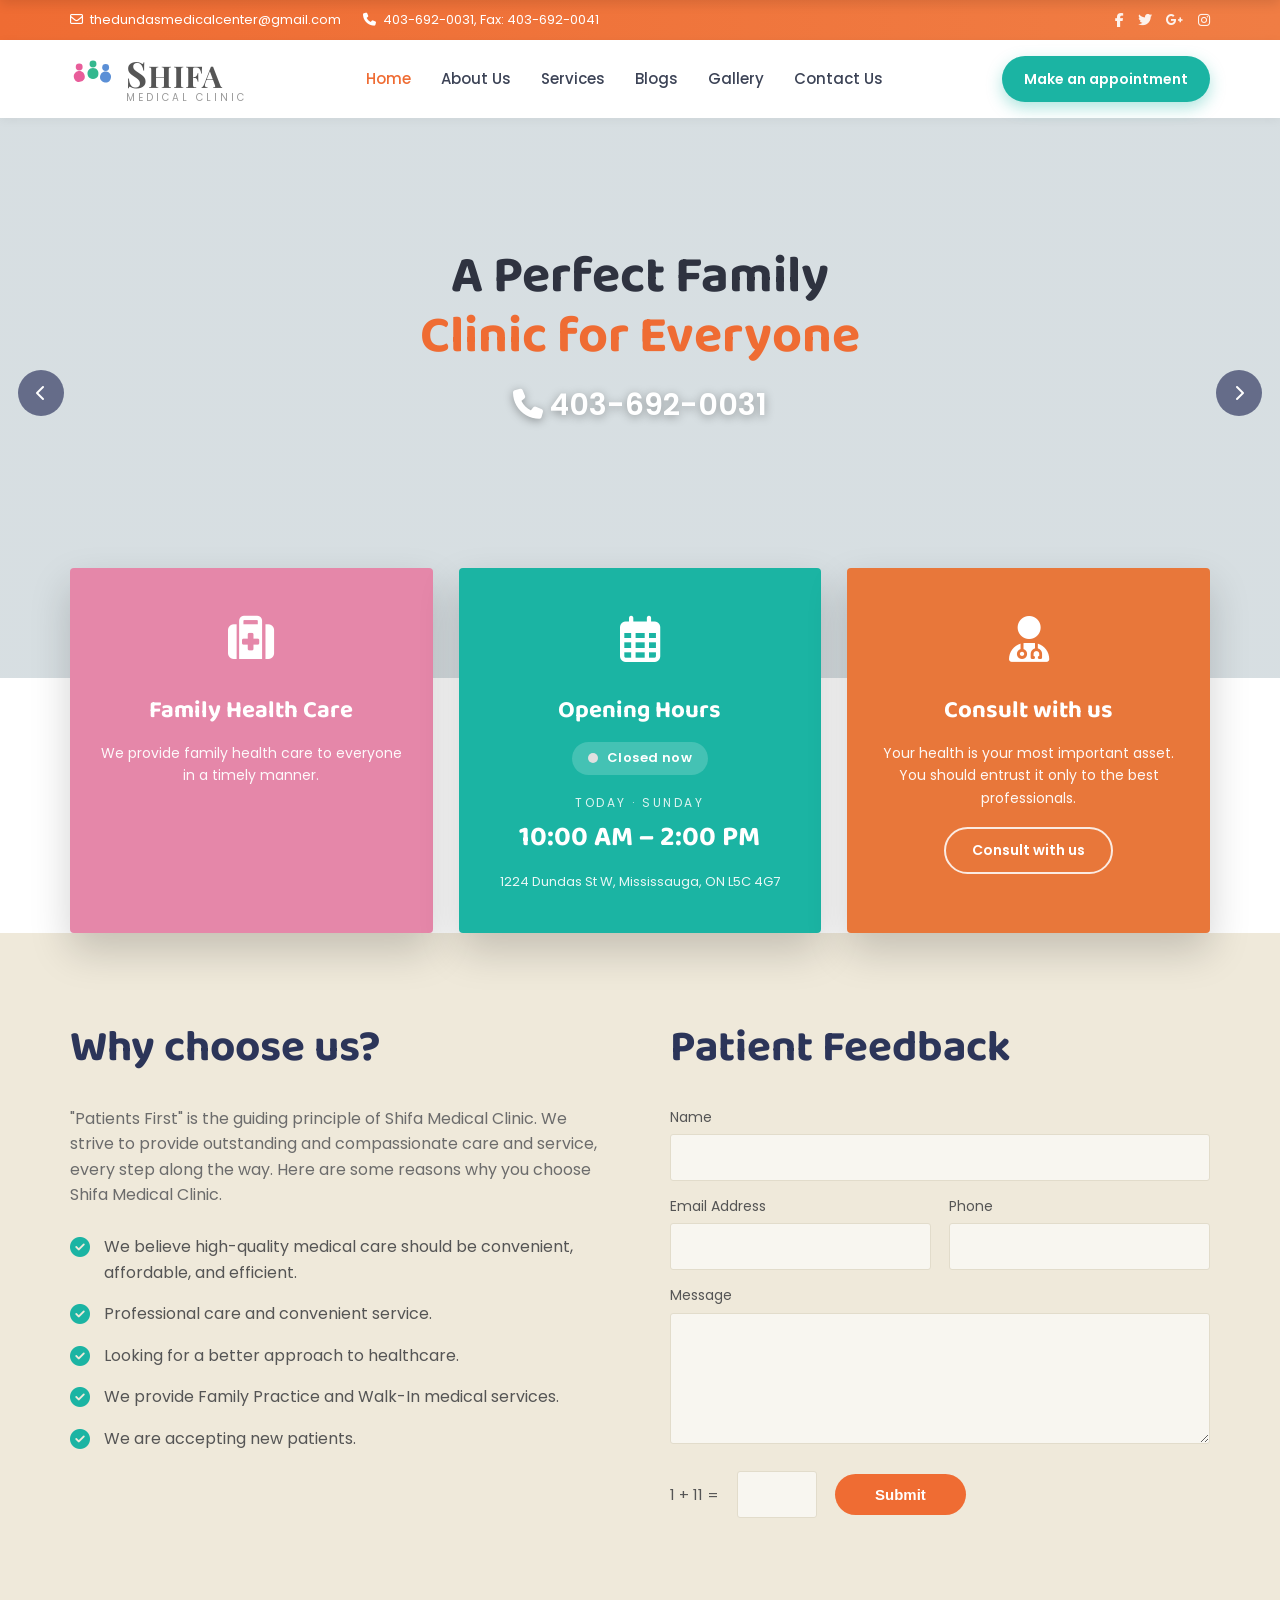
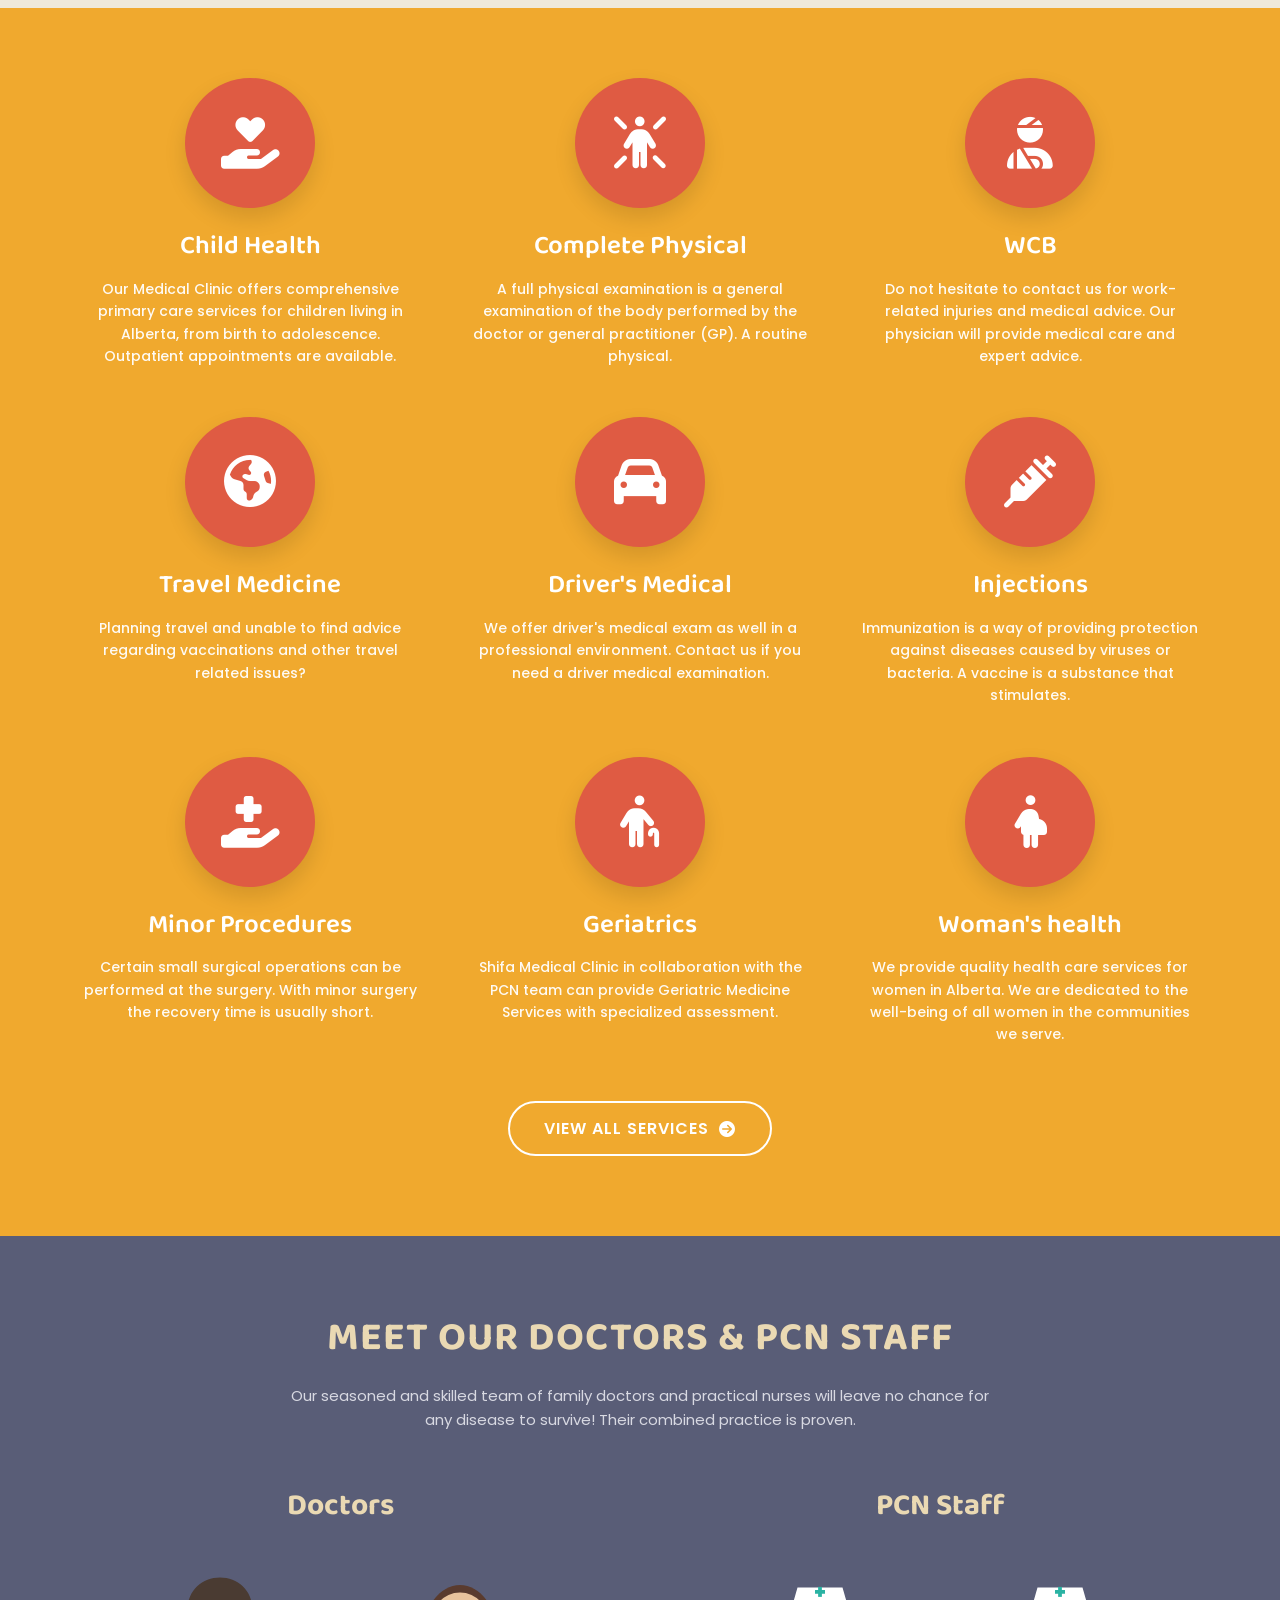
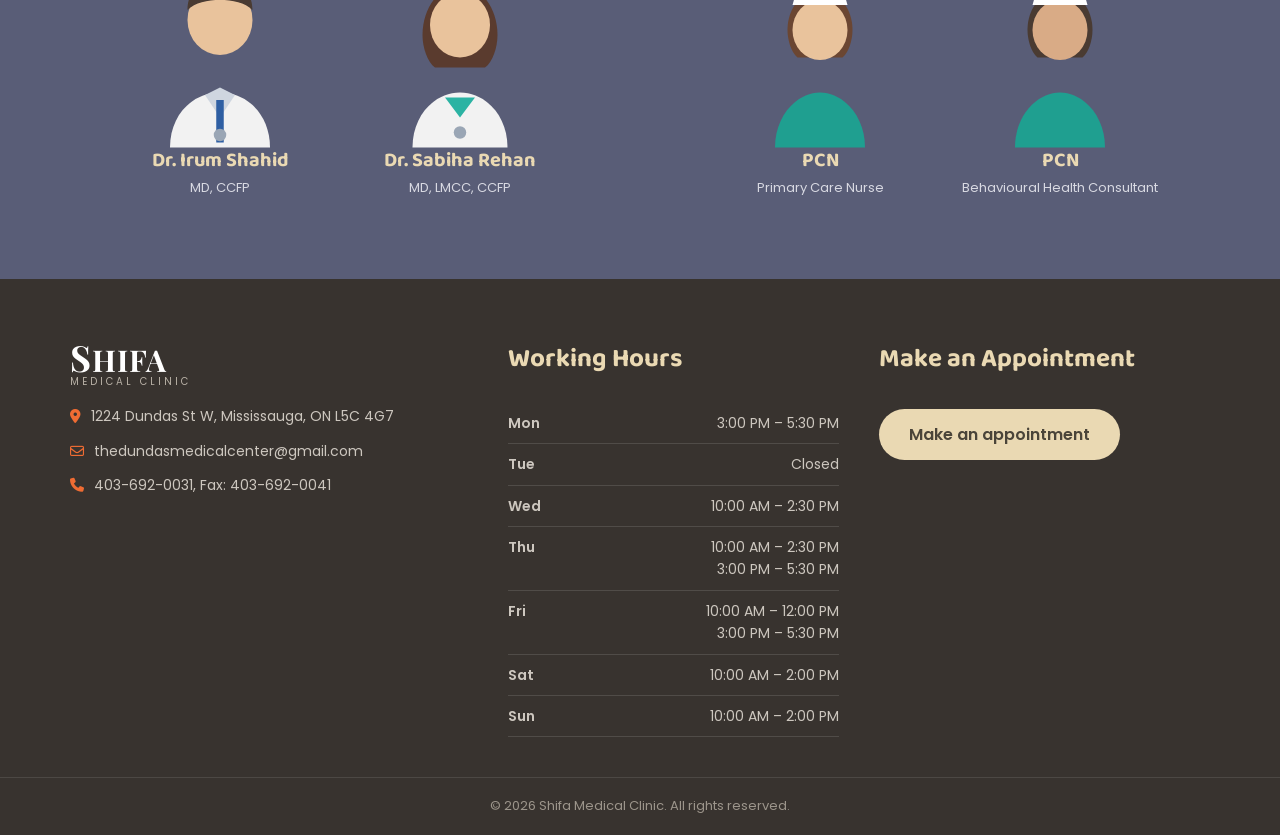
==== index.html @ 9378dd95 "Shifa Medical Clinic site (previous-style replica)" ====
<!DOCTYPE html>
<html lang="en">
<head>
  <meta charset="UTF-8" />
  <meta name="viewport" content="width=device-width, initial-scale=1.0" />
  <title>Shifa Medical Clinic — A Perfect Family Clinic for Everyone</title>
  <meta name="description" content="Shifa Medical Clinic in Mississauga, ON. Family Practice and Walk-In medical services. Accepting new patients." />
  <link rel="preconnect" href="https://fonts.googleapis.com" />
  <link rel="preconnect" href="https://fonts.gstatic.com" crossorigin />
  <link href="https://fonts.googleapis.com/css2?family=Baloo+2:wght@500;600;700;800&family=Poppins:wght@300;400;500;600;700&family=Playfair+Display:wght@700&display=swap" rel="stylesheet" />
  <link rel="stylesheet" href="https://cdnjs.cloudflare.com/ajax/libs/font-awesome/6.5.1/css/all.min.css" />
  <link rel="stylesheet" href="css/style.css?v=3" />
</head>
<body>

  <!-- ===== Sticky periwinkle nav (appears on scroll) ===== -->
  <div class="sticky-nav">
    <div class="container">
      <nav class="nav">
        <a href="index.html" class="active">Home</a>
        <a href="about.html">About Us</a>
        <a href="services.html">Services</a>
        <a href="blogs.html">Blogs</a>
        <a href="gallery.html">Gallery</a>
        <a href="contact.html">Contact Us</a>
      </nav>
    </div>
  </div>

  <!-- ===== Top contact bar ===== -->
  <div class="topbar">
    <div class="container">
      <div class="topbar-left">
        <span><i class="fa-regular fa-envelope"></i> thedundasmedicalcenter@gmail.com</span>
        <span><i class="fa-solid fa-phone"></i> 403-692-0031, Fax: 403-692-0041</span>
      </div>
      <div class="topbar-social">
        <a href="#" aria-label="Facebook"><i class="fa-brands fa-facebook-f"></i></a>
        <a href="#" aria-label="Twitter"><i class="fa-brands fa-twitter"></i></a>
        <a href="#" aria-label="Google"><i class="fa-brands fa-google-plus-g"></i></a>
        <a href="#" aria-label="Instagram"><i class="fa-brands fa-instagram"></i></a>
      </div>
    </div>
  </div>

  <!-- ===== Header ===== -->
  <header class="header">
    <div class="container">
      <a href="index.html" class="brand">
        <svg class="logo-mark" viewBox="0 0 80 70" xmlns="http://www.w3.org/2000/svg" aria-hidden="true">
          <g>
            <circle cx="16" cy="14" r="6" fill="#e85d9a"/>
            <path d="M16 21c7 0 11 6 9 13-1 4-5 6-9 6s-8-2-9-6c-2-7 2-13 9-13z" fill="#e85d9a" transform="rotate(-18 16 30)"/>
            <circle cx="40" cy="9" r="6" fill="#34b88f"/>
            <path d="M40 16c7 0 11 6 9 13-1 4-5 6-9 6s-8-2-9-6c-2-7 2-13 9-13z" fill="#34b88f"/>
            <circle cx="62" cy="15" r="6" fill="#5b8fd6"/>
            <path d="M62 22c7 0 11 6 9 13-1 4-5 6-9 6s-8-2-9-6c-2-7 2-13 9-13z" fill="#5b8fd6" transform="rotate(18 62 31)"/>
          </g>
        </svg>
        <span class="logo-text">
          <span class="shifa"><span>S</span>HIFA</span>
          <span class="sub">MEDICAL CLINIC</span>
        </span>
      </a>

      <nav class="nav">
        <a href="index.html" class="active">Home</a>
        <a href="about.html">About Us</a>
        <a href="services.html">Services</a>
        <a href="blogs.html">Blogs</a>
        <a href="gallery.html">Gallery</a>
        <a href="contact.html">Contact Us</a>
      </nav>

      <a href="contact.html" class="btn-appoint">Make an appointment</a>
      <button class="nav-toggle" aria-label="Menu"><i class="fa-solid fa-bars"></i></button>
    </div>
  </header>

  <!-- ===== Hero slider ===== -->
  <section class="hero">
    <div class="slide dark active" style="background-image:linear-gradient(rgba(255,255,255,.15),rgba(255,255,255,.15)),url('https://images.unsplash.com/photo-1576091160399-112ba8d25d1d?auto=format&fit=crop&w=1600&q=80'); background-color:#c9d3d8;">
      <div class="slide-text">
        <h2>A Perfect Family<br><span class="accent">Clinic for Everyone</span></h2>
        <div class="phone"><i class="fa-solid fa-phone"></i> 403-692-0031</div>
      </div>
    </div>
    <div class="slide" style="background-image:linear-gradient(rgba(0,0,0,.15),rgba(0,0,0,.15)),url('https://images.unsplash.com/photo-1511895426328-dc8714191300?auto=format&fit=crop&w=1600&q=80'); background-color:#b7a99a;">
      <div class="slide-text"><h2>We care about <strong>Your health</strong><br>Family Practice And Walk-ins</h2></div>
    </div>
    <div class="slide dark" style="background-image:linear-gradient(rgba(255,255,255,.2),rgba(255,255,255,.2)),url('https://images.unsplash.com/photo-1609220136736-443140cffec6?auto=format&fit=crop&w=1600&q=80'); background-color:#cdbfa6;">
      <div class="slide-text"><h2>Accepting New Patients</h2></div>
    </div>
    <div class="slide" style="background-image:linear-gradient(rgba(0,0,0,.25),rgba(0,0,0,.25)),url('https://images.unsplash.com/photo-1581056771107-24ca5f033842?auto=format&fit=crop&w=1600&q=80'); background-color:#9aa2ad;">
      <div class="slide-text"><h2>To Provide family health care<br>To everyone in a timely manner</h2></div>
    </div>
    <div class="slide" style="background-image:linear-gradient(rgba(0,0,0,.25),rgba(0,0,0,.25)),url('https://images.unsplash.com/photo-1542884748-2b87b36c6b90?auto=format&fit=crop&w=1600&q=80'); background-color:#9c9a8e;">
      <div class="slide-text"><h2>Making positive changes<br>in people's lives</h2></div>
    </div>
    <div class="slide" style="background-image:linear-gradient(rgba(0,0,0,.3),rgba(0,0,0,.3)),url('https://images.unsplash.com/photo-1506905925346-21bda4d32df4?auto=format&fit=crop&w=1600&q=80'); background-color:#7f8b91;">
      <div class="slide-text"><h2>We have a supportive, respectful mindset —<br>essential to create a positive environment for you.</h2></div>
    </div>

    <button class="hero-arrow prev" aria-label="Previous"><i class="fa-solid fa-chevron-left"></i></button>
    <button class="hero-arrow next" aria-label="Next"><i class="fa-solid fa-chevron-right"></i></button>
  </section>

  <!-- ===== Three feature cards ===== -->
  <section class="feature-cards">
    <div class="container">
      <div class="grid">
        <div class="fcard pink">
          <div class="ficon"><i class="fa-solid fa-suitcase-medical"></i></div>
          <h3>Family Health Care</h3>
          <p>We provide family health care to everyone in a timely manner.</p>
        </div>
        <div class="fcard teal">
          <div class="ficon"><i class="fa-regular fa-calendar-days"></i></div>
          <h3>Opening Hours</h3>
          <div class="clinic-today">
            <div class="clinic-status" id="clinic-status" aria-live="polite">
              <span class="dot"></span>
              <span class="status-text">Checking…</span>
            </div>
            <div class="today-label" id="today-label">Today</div>
            <div class="today-hours" id="today-hours">—</div>
            <div class="today-address">1224 Dundas St W, Mississauga, ON L5C 4G7</div>
          </div>
        </div>
        <div class="fcard orange">
          <div class="ficon"><i class="fa-solid fa-user-doctor"></i></div>
          <h3>Consult with us</h3>
          <p>Your health is your most important asset. You should entrust it only to the best professionals.</p>
          <a href="contact.html" class="btn-outline-white">Consult with us</a>
        </div>
      </div>
    </div>
  </section>

  <!-- ===== Why choose us + Patient Feedback ===== -->
  <section class="why-section">
    <div class="container">
      <div class="why-grid">
        <div>
          <h2 class="section-title">Why choose us?</h2>
          <p class="lead">"Patients First" is the guiding principle of Shifa Medical Clinic. We strive to provide outstanding and compassionate care and service, every step along the way. Here are some reasons why you choose Shifa Medical Clinic.</p>
          <ul class="check-list">
            <li><i class="fa-solid fa-circle-check"></i> We believe high-quality medical care should be convenient, affordable, and efficient.</li>
            <li><i class="fa-solid fa-circle-check"></i> Professional care and convenient service.</li>
            <li><i class="fa-solid fa-circle-check"></i> Looking for a better approach to healthcare.</li>
            <li><i class="fa-solid fa-circle-check"></i> We provide Family Practice and Walk-In medical services.</li>
            <li><i class="fa-solid fa-circle-check"></i> We are accepting new patients.</li>
          </ul>
        </div>
        <div>
          <h2 class="section-title">Patient Feedback</h2>
          <form class="feedback-form">
            <label for="fb-name">Name</label>
            <input id="fb-name" type="text" required />
            <div class="form-row">
              <div>
                <label for="fb-email">Email Address</label>
                <input id="fb-email" type="email" required />
              </div>
              <div>
                <label for="fb-phone">Phone</label>
                <input id="fb-phone" type="tel" />
              </div>
            </div>
            <label for="fb-msg">Message</label>
            <textarea id="fb-msg" rows="5"></textarea>
            <div class="captcha-row">
              <span class="q">1 + 11 =</span>
              <input id="captcha" type="number" required />
              <button type="submit" class="btn-submit">Submit</button>
            </div>
            <p class="form-msg"></p>
          </form>
        </div>
      </div>
    </div>
  </section>

  <!-- ===== Services ===== -->
  <section class="services-home">
    <div class="container">
      <div class="svc-grid">
        <div class="svc-item">
          <div class="svc-circle"><i class="fa-solid fa-hand-holding-heart"></i></div>
          <h3>Child Health</h3>
          <p>Our Medical Clinic offers comprehensive primary care services for children living in Alberta, from birth to adolescence. Outpatient appointments are available.</p>
        </div>
        <div class="svc-item">
          <div class="svc-circle"><i class="fa-solid fa-person-rays"></i></div>
          <h3>Complete Physical</h3>
          <p>A full physical examination is a general examination of the body performed by the doctor or general practitioner (GP). A routine physical.</p>
        </div>
        <div class="svc-item">
          <div class="svc-circle"><i class="fa-solid fa-user-injured"></i></div>
          <h3>WCB</h3>
          <p>Do not hesitate to contact us for work-related injuries and medical advice. Our physician will provide medical care and expert advice.</p>
        </div>
        <div class="svc-item">
          <div class="svc-circle"><i class="fa-solid fa-earth-americas"></i></div>
          <h3>Travel Medicine</h3>
          <p>Planning travel and unable to find advice regarding vaccinations and other travel related issues?</p>
        </div>
        <div class="svc-item">
          <div class="svc-circle"><i class="fa-solid fa-car"></i></div>
          <h3>Driver's Medical</h3>
          <p>We offer driver's medical exam as well in a professional environment. Contact us if you need a driver medical examination.</p>
        </div>
        <div class="svc-item">
          <div class="svc-circle"><i class="fa-solid fa-syringe"></i></div>
          <h3>Injections</h3>
          <p>Immunization is a way of providing protection against diseases caused by viruses or bacteria. A vaccine is a substance that stimulates.</p>
        </div>
        <div class="svc-item">
          <div class="svc-circle"><i class="fa-solid fa-hand-holding-medical"></i></div>
          <h3>Minor Procedures</h3>
          <p>Certain small surgical operations can be performed at the surgery. With minor surgery the recovery time is usually short.</p>
        </div>
        <div class="svc-item">
          <div class="svc-circle"><i class="fa-solid fa-person-cane"></i></div>
          <h3>Geriatrics</h3>
          <p>Shifa Medical Clinic in collaboration with the PCN team can provide Geriatric Medicine Services with specialized assessment.</p>
        </div>
        <div class="svc-item">
          <div class="svc-circle"><i class="fa-solid fa-person-pregnant"></i></div>
          <h3>Woman's health</h3>
          <p>We provide quality health care services for women in Alberta. We are dedicated to the well-being of all women in the communities we serve.</p>
        </div>
      </div>
      <div class="center-btn">
        <a href="services.html" class="btn-view-all">VIEW ALL SERVICES <i class="fa-solid fa-circle-arrow-right"></i></a>
      </div>
    </div>
  </section>

  <!-- ===== Meet our doctors & PCN staff ===== -->
  <section class="doctors">
    <div class="container">
      <h2>MEET OUR DOCTORS &amp; PCN STAFF</h2>
      <p class="sub">Our seasoned and skilled team of family doctors and practical nurses will leave no chance for any disease to survive! Their combined practice is proven.</p>
      <div class="team-cols">
        <div class="team-col">
          <h3>Doctors</h3>
          <div class="team-row">
            <div class="person">
              <div class="avatar">
                <!-- male doctor avatar -->
                <svg viewBox="0 0 120 150" xmlns="http://www.w3.org/2000/svg">
                  <ellipse cx="60" cy="48" rx="26" ry="28" fill="#e9c39c"/>
                  <path d="M34 40c0-16 12-26 26-26s26 10 26 26c-6-6-16-8-26-8s-20 2-26 8z" fill="#4a3b32"/>
                  <path d="M20 150c0-26 18-44 40-44s40 18 40 44z" fill="#f2f2f2"/>
                  <path d="M48 108l12 18 12-18-12-6z" fill="#cfd6e0"/>
                  <rect x="57" y="112" width="6" height="34" fill="#2f5fa3"/>
                  <circle cx="60" cy="140" r="5" fill="#9aa6b5"/>
                </svg>
              </div>
              <h4>Dr. Irum Shahid</h4>
              <div class="deg">MD, CCFP</div>
            </div>
            <div class="person">
              <div class="avatar">
                <!-- female doctor avatar -->
                <svg viewBox="0 0 120 150" xmlns="http://www.w3.org/2000/svg">
                  <path d="M30 60c0-22 14-40 30-40s30 18 30 40c0 10-4 22-10 26H40c-6-4-10-16-10-26z" fill="#5a3b2e"/>
                  <ellipse cx="60" cy="52" rx="24" ry="26" fill="#e9c39c"/>
                  <path d="M22 150c0-26 18-44 38-44s38 18 38 44z" fill="#f2f2f2"/>
                  <path d="M48 110l12 16 12-16z" fill="#2bb3a3"/>
                  <circle cx="60" cy="138" r="5" fill="#9aa6b5"/>
                </svg>
              </div>
              <h4>Dr. Sabiha Rehan</h4>
              <div class="deg">MD, LMCC, CCFP</div>
            </div>
          </div>
        </div>
        <div class="team-col">
          <h3>PCN Staff</h3>
          <div class="team-row">
            <div class="person">
              <div class="avatar">
                <!-- nurse avatar -->
                <svg viewBox="0 0 120 150" xmlns="http://www.w3.org/2000/svg">
                  <path d="M34 56c0-18 12-32 26-32s26 14 26 32c0 8-3 18-8 22H42c-5-4-8-14-8-22z" fill="#6b4632"/>
                  <ellipse cx="60" cy="56" rx="22" ry="24" fill="#e9c39c"/>
                  <path d="M38 36h44l-4-14H42z" fill="#fff"/>
                  <rect x="56" y="24" width="8" height="3" fill="#2bb3a3"/>
                  <rect x="58.5" y="21.5" width="3" height="8" fill="#2bb3a3"/>
                  <path d="M24 150c0-26 18-44 36-44s36 18 36 44z" fill="#1f9f90"/>
                </svg>
              </div>
              <h4>PCN</h4>
              <div class="deg">Primary Care Nurse</div>
            </div>
            <div class="person">
              <div class="avatar">
                <svg viewBox="0 0 120 150" xmlns="http://www.w3.org/2000/svg">
                  <path d="M34 56c0-18 12-32 26-32s26 14 26 32c0 8-3 18-8 22H42c-5-4-8-14-8-22z" fill="#4a3b32"/>
                  <ellipse cx="60" cy="56" rx="22" ry="24" fill="#d9ab86"/>
                  <path d="M38 36h44l-4-14H42z" fill="#fff"/>
                  <rect x="56" y="24" width="8" height="3" fill="#2bb3a3"/>
                  <rect x="58.5" y="21.5" width="3" height="8" fill="#2bb3a3"/>
                  <path d="M24 150c0-26 18-44 36-44s36 18 36 44z" fill="#1f9f90"/>
                </svg>
              </div>
              <h4>PCN</h4>
              <div class="deg">Behavioural Health Consultant</div>
            </div>
          </div>
        </div>
      </div>
    </div>
  </section>

  <!-- ===== Footer ===== -->
  <footer class="footer">
    <div class="container">
      <div class="footer-grid">
        <div>
          <div class="brand shifa-white">
            <span class="logo-text">
              <span class="shifa"><span>S</span>HIFA</span>
              <span class="sub">MEDICAL CLINIC</span>
            </span>
          </div>
          <ul class="footer-contact">
            <li><i class="fa-solid fa-location-dot"></i> 1224 Dundas St W, Mississauga, ON L5C 4G7</li>
            <li><i class="fa-regular fa-envelope"></i> thedundasmedicalcenter@gmail.com</li>
            <li><i class="fa-solid fa-phone"></i> 403-692-0031, Fax: 403-692-0041</li>
          </ul>
        </div>
        <div>
          <h4>Working Hours</h4>
          <ul class="hours-list">
            <li><span>Mon</span><span>3:00 PM – 5:30 PM</span></li>
            <li><span>Tue</span><span>Closed</span></li>
            <li><span>Wed</span><span>10:00 AM – 2:30 PM</span></li>
            <li><span>Thu</span><span>10:00 AM – 2:30 PM<br>3:00 PM – 5:30 PM</span></li>
            <li><span>Fri</span><span>10:00 AM – 12:00 PM<br>3:00 PM – 5:30 PM</span></li>
            <li><span>Sat</span><span>10:00 AM – 2:00 PM</span></li>
            <li><span>Sun</span><span>10:00 AM – 2:00 PM</span></li>
          </ul>
        </div>
        <div>
          <h4>Make an Appointment</h4>
          <a href="contact.html" class="btn-cream">Make an appointment</a>
        </div>
      </div>
    </div>
    <div class="footer-bottom">© 2026 Shifa Medical Clinic. All rights reserved.</div>
  </footer>

  <button class="to-top" aria-label="Back to top"><i class="fa-solid fa-chevron-up"></i></button>

  <script src="js/main.js?v=3"></script>
</body>
</html>
---- css/style.css ----
/* =========================================================
   Shifa Medical Clinic — replica of the previous website
   ========================================================= */

:root {
  --orange: #ef6c33;
  --orange-dark: #e35d27;
  --orange-card: #e8773a;
  --teal: #1bb4a3;
  --teal-dark: #159486;
  --pink: #e587a9;
  --yellow: #f0a92e;
  --coral: #df5b43;
  --navy: #2c3559;
  --navy-soft: #3a4470;
  --cream: #efe9da;
  --cream-2: #f3eee2;
  --slate: #595d77;        /* doctors section */
  --footer: #38332f;       /* dark footer */
  --gold: #ead9b3;
  --text: #444;
  --muted: #8b8b8b;
}

* { margin: 0; padding: 0; box-sizing: border-box; }

html { scroll-behavior: smooth; }

body {
  font-family: "Poppins", "Segoe UI", Arial, sans-serif;
  color: var(--text);
  line-height: 1.6;
  background: #fff;
  overflow-x: hidden;
}

img { max-width: 100%; display: block; }
a { text-decoration: none; color: inherit; }
ul { list-style: none; }

h1, h2, h3, h4 { font-family: "Baloo 2", "Poppins", sans-serif; font-weight: 700; color: var(--navy); }

.container { width: 100%; max-width: 1180px; margin: 0 auto; padding: 0 20px; }

/* ---------- Top contact bar ---------- */
.topbar {
  background: linear-gradient(90deg, var(--orange) 0%, #f07d44 100%);
  color: #fff;
  font-size: 13px;
}
.topbar .container {
  display: flex;
  align-items: center;
  justify-content: space-between;
  min-height: 40px;
  flex-wrap: wrap;
  gap: 6px;
}
.topbar-left { display: flex; align-items: center; gap: 22px; flex-wrap: wrap; }
.topbar-left span { display: inline-flex; align-items: center; gap: 7px; }
.topbar-social { display: flex; align-items: center; gap: 14px; }
.topbar-social a { opacity: .9; transition: opacity .2s; font-size: 14px; }
.topbar-social a:hover { opacity: 1; }

/* ---------- Header / main nav ---------- */
.header {
  background: #fff;
  box-shadow: 0 2px 10px rgba(0, 0, 0, .05);
  position: relative;
  z-index: 60;
}
.header .container {
  display: flex;
  align-items: center;
  justify-content: space-between;
  min-height: 78px;
  gap: 20px;
}

/* Brand / logo */
.brand { display: flex; align-items: center; gap: 10px; }
.brand .logo-mark { width: 46px; height: 46px; flex-shrink: 0; }
.brand .logo-text { line-height: 1; }
.brand .logo-text .shifa {
  font-family: "Playfair Display", Georgia, serif;
  font-size: 30px;
  font-weight: 700;
  letter-spacing: 1px;
  color: #555;
}
.brand .logo-text .shifa span:first-child { font-size: 36px; }
.brand .logo-text .sub {
  display: block;
  font-size: 10px;
  letter-spacing: 3px;
  color: #9a9a9a;
  margin-top: 2px;
}

/* Nav links */
.nav { display: flex; align-items: center; gap: 30px; }
.nav a {
  font-size: 15px;
  font-weight: 500;
  color: #3c4356;
  transition: color .2s;
  position: relative;
}
.nav a:hover { color: var(--orange); }
.nav a.active { color: var(--orange); }

.btn-appoint {
  background: var(--teal);
  color: #fff !important;
  padding: 12px 22px;
  border-radius: 30px;
  font-size: 14px;
  font-weight: 600;
  white-space: nowrap;
  box-shadow: 0 6px 16px rgba(27, 180, 163, .35);
  transition: background .2s, transform .2s;
}
.btn-appoint:hover { background: var(--teal-dark); transform: translateY(-1px); }

.nav-toggle {
  display: none;
  background: none;
  border: none;
  font-size: 24px;
  color: var(--navy);
  cursor: pointer;
}

/* Sticky periwinkle nav appears on scroll */
.sticky-nav {
  position: fixed;
  top: 0; left: 0; right: 0;
  background: #9ca0d4;
  z-index: 200;
  transform: translateY(-100%);
  transition: transform .35s ease;
  box-shadow: 0 3px 12px rgba(0, 0, 0, .12);
}
.sticky-nav.show { transform: translateY(0); }
.sticky-nav .container {
  display: flex;
  align-items: center;
  justify-content: center;
  min-height: 52px;
}
.sticky-nav .nav a { color: #2f3556; }
.sticky-nav .nav a:hover, .sticky-nav .nav a.active { color: var(--orange); }

/* ---------- Hero slider ---------- */
.hero {
  position: relative;
  height: 560px;
  overflow: hidden;
  background: #cfd2da;
}
.slide {
  position: absolute;
  inset: 0;
  background-size: cover;
  background-position: center;
  display: flex;
  align-items: center;
  justify-content: center;
  text-align: center;
  opacity: 0;
  transition: opacity 1s ease;
  padding: 0 40px 120px;
}
.slide::before {
  content: "";
  position: absolute;
  inset: 0;
  background: rgba(255, 255, 255, .12);
}
.slide.active { opacity: 1; z-index: 2; }
.slide-text {
  position: relative;
  z-index: 3;
  max-width: 900px;
}
.slide-text h2 {
  font-size: 52px;
  line-height: 1.15;
  color: #fff;
  text-shadow: 0 2px 14px rgba(0, 0, 0, .35);
}
.slide-text h2 .accent { color: var(--orange); }
.slide-text .phone {
  margin-top: 14px;
  font-size: 30px;
  font-weight: 600;
  color: #fff;
  text-shadow: 0 2px 10px rgba(0, 0, 0, .35);
}
.slide.dark .slide-text h2 { color: #2f3340; text-shadow: none; }

.hero-arrow {
  position: absolute;
  top: 45%;
  z-index: 10;
  width: 46px; height: 46px;
  border-radius: 50%;
  background: rgba(54, 60, 100, .7);
  color: #fff;
  border: none;
  cursor: pointer;
  display: grid;
  place-items: center;
  font-size: 16px;
  transition: background .2s;
}
.hero-arrow:hover { background: rgba(54, 60, 100, .95); }
.hero-arrow.prev { left: 18px; }
.hero-arrow.next { right: 18px; }

/* ---------- Three feature cards ---------- */
.feature-cards {
  position: relative;
  z-index: 20;
  margin-top: -110px;
}
.feature-cards .grid {
  display: grid;
  grid-template-columns: repeat(3, 1fr);
  gap: 26px;
}
.fcard {
  border-radius: 4px;
  padding: 36px 30px 40px;
  color: #fff;
  text-align: center;
  box-shadow: 0 18px 40px rgba(0, 0, 0, .18);
  min-height: 250px;
}
.fcard .ficon { font-size: 46px; margin-bottom: 14px; }
.fcard h3 { color: #fff; font-size: 24px; margin-bottom: 12px; }
.fcard p { font-size: 14px; opacity: .95; }
.fcard.pink { background: var(--pink); }
.fcard.teal { background: var(--teal); text-align: left; }
.fcard.teal .ficon, .fcard.teal h3 { text-align: center; }
.fcard.orange { background: var(--orange-card); }

/* live open/closed status badge */
.clinic-status {
  display: flex;
  align-items: center;
  gap: 9px;
  width: fit-content;
  margin: 0 auto 16px;
  background: rgba(255, 255, 255, .18);
  border-radius: 30px;
  padding: 6px 16px;
  font-size: 13px;
  font-weight: 600;
  letter-spacing: .4px;
  color: #fff;
}
.clinic-status .dot {
  width: 10px; height: 10px;
  border-radius: 50%;
  background: #e0e0e0;
  flex-shrink: 0;
}
.clinic-status.open .dot {
  background: #2fe07a;
  box-shadow: 0 0 0 0 rgba(47, 224, 122, .7);
  animation: clinic-pulse 1.6s infinite;
}
@keyframes clinic-pulse {
  0% { box-shadow: 0 0 0 0 rgba(47, 224, 122, .6); }
  70% { box-shadow: 0 0 0 9px rgba(47, 224, 122, 0); }
  100% { box-shadow: 0 0 0 0 rgba(47, 224, 122, 0); }
}
.hours-list li.today {
  background: rgba(255, 255, 255, .16);
  border-radius: 6px;
  margin: 0 -12px;
  padding-left: 12px;
  padding-right: 12px;
}

/* today-only opening hours card */
.clinic-today { text-align: center; }
.clinic-today .clinic-status { margin-bottom: 18px; }
.today-label {
  font-size: 12px;
  letter-spacing: 2.5px;
  text-transform: uppercase;
  opacity: .85;
}
.today-hours {
  margin-top: 8px;
  font-family: "Baloo 2", sans-serif;
  font-weight: 700;
  font-size: 28px;
  line-height: 1.3;
}
.today-hours .line { display: block; }
.today-address {
  margin-top: 16px;
  font-size: 13px;
  opacity: .9;
}

.hours-list { margin-top: 6px; }
.hours-list li {
  display: flex;
  justify-content: space-between;
  align-items: flex-start;
  gap: 16px;
  padding: 9px 0;
  font-size: 14px;
  border-bottom: 1px solid rgba(255, 255, 255, .25);
}
.hours-list li span:first-child { font-weight: 600; white-space: nowrap; }
.hours-list li span:last-child { text-align: right; }

.btn-outline-white {
  display: inline-block;
  margin-top: 18px;
  border: 2px solid rgba(255, 255, 255, .85);
  color: #fff;
  padding: 10px 26px;
  border-radius: 30px;
  font-size: 14px;
  font-weight: 600;
  transition: background .2s, color .2s;
}
.btn-outline-white:hover { background: #fff; color: var(--orange-card); }

/* ---------- Why choose us + feedback ---------- */
.why-section { background: var(--cream); padding: 80px 0 90px; }
.why-grid {
  display: grid;
  grid-template-columns: 1fr 1fr;
  gap: 60px;
}
.section-title { font-size: 44px; color: var(--navy); margin-bottom: 22px; }
.why-section p.lead { color: #6c6c6c; margin-bottom: 26px; }
.check-list li {
  display: flex;
  align-items: flex-start;
  gap: 14px;
  margin-bottom: 16px;
  color: #555;
}
.check-list li i {
  color: var(--teal);
  font-size: 20px;
  margin-top: 3px;
  flex-shrink: 0;
}

/* feedback form */
.feedback-form label {
  display: block;
  font-size: 14px;
  color: #555;
  margin: 14px 0 6px;
}
.feedback-form input,
.feedback-form textarea {
  width: 100%;
  background: rgba(255, 255, 255, .6);
  border: 1px solid #e2dccb;
  border-radius: 3px;
  padding: 12px 14px;
  font-family: inherit;
  font-size: 14px;
  color: #444;
}
.feedback-form input:focus,
.feedback-form textarea:focus { outline: 2px solid var(--orange); background: #fff; }
.form-row { display: grid; grid-template-columns: 1fr 1fr; gap: 18px; }
.captcha-row { display: flex; align-items: center; gap: 18px; margin-top: 20px; }
.captcha-row .q { font-size: 15px; color: #555; }
.captcha-row input { width: 80px; }
.btn-submit {
  background: var(--orange);
  color: #fff;
  border: none;
  padding: 12px 40px;
  border-radius: 30px;
  font-size: 15px;
  font-weight: 600;
  cursor: pointer;
  transition: background .2s;
}
.btn-submit:hover { background: var(--orange-dark); }
.form-msg { margin-top: 14px; color: var(--teal-dark); font-weight: 600; display: none; }

/* ---------- Services (home, orange bg) ---------- */
.services-home { background: var(--yellow); padding: 70px 0 80px; }
.svc-grid {
  display: grid;
  grid-template-columns: repeat(3, 1fr);
  gap: 50px 30px;
}
.svc-item { text-align: center; padding: 0 10px; }
.svc-circle {
  width: 130px; height: 130px;
  border-radius: 50%;
  background: var(--coral);
  color: #fff;
  display: grid;
  place-items: center;
  font-size: 52px;
  margin: 0 auto 18px;
  box-shadow: 0 10px 22px rgba(0, 0, 0, .12);
}
.svc-item h3 { color: #fff; font-size: 26px; font-weight: 600; margin-bottom: 10px; }
.svc-item p { color: #fff; font-size: 14px; font-weight: 500; opacity: .95; }
.services-home .center-btn { text-align: center; margin-top: 55px; }
.btn-view-all {
  display: inline-flex;
  align-items: center;
  gap: 10px;
  border: 2px solid #fff;
  color: #fff;
  padding: 13px 34px;
  border-radius: 30px;
  font-weight: 600;
  letter-spacing: 1px;
  transition: background .2s, color .2s;
}
.btn-view-all:hover { background: #fff; color: var(--coral); }

/* ---------- Doctors section ---------- */
.doctors { background: var(--slate); padding: 70px 0 80px; text-align: center; }
.doctors h2 { color: var(--gold); font-size: 40px; letter-spacing: 1px; }
.doctors .sub { color: #d8d9e2; max-width: 720px; margin: 14px auto 50px; font-size: 15px; }
.team-cols {
  display: grid;
  grid-template-columns: 1fr 1fr;
  gap: 60px;
}
.team-col > h3 { color: var(--gold); font-size: 30px; margin-bottom: 30px; }
.team-row { display: flex; justify-content: center; gap: 40px; flex-wrap: wrap; }
.person { width: 200px; }
.person .avatar { width: 150px; height: 170px; margin: 0 auto 14px; }
.person h4 { color: var(--gold); font-size: 20px; font-family: "Baloo 2", sans-serif; }
.person .deg { color: #d8d9e2; font-size: 13px; margin-top: 2px; }

/* ---------- Footer ---------- */
.footer { background: var(--footer); color: #cdc7bf; padding: 60px 0 0; }
.footer-grid {
  display: grid;
  grid-template-columns: 1.2fr 1fr 1fr;
  gap: 40px;
  padding-bottom: 40px;
}
.footer .shifa-white .shifa {
  font-family: "Playfair Display", Georgia, serif;
  font-size: 30px;
  color: #fff;
  letter-spacing: 1px;
}
.footer .shifa-white .sub { font-size: 10px; letter-spacing: 3px; color: #b9b2a7; }
.footer .brand { margin-bottom: 18px; }
.footer-contact li { display: flex; gap: 10px; margin-bottom: 12px; font-size: 14px; align-items: flex-start; }
.footer-contact li i { color: var(--orange); margin-top: 4px; }
.footer h4 { color: var(--gold); font-size: 26px; margin-bottom: 22px; }
.footer .hours-list li { border-color: rgba(255, 255, 255, .12); color: #cdc7bf; }
.btn-cream {
  display: inline-block;
  background: var(--gold);
  color: #4a4439;
  padding: 13px 30px;
  border-radius: 30px;
  font-weight: 600;
  margin-top: 6px;
  transition: filter .2s;
}
.btn-cream:hover { filter: brightness(1.05); }
.footer-bottom {
  border-top: 1px solid rgba(255, 255, 255, .1);
  text-align: center;
  padding: 18px 0;
  font-size: 13px;
  color: #9c958b;
}

/* ---------- Scroll-to-top ---------- */
.to-top {
  position: fixed;
  right: 22px; bottom: 22px;
  width: 46px; height: 46px;
  border-radius: 50%;
  background: var(--teal);
  color: #fff;
  border: none;
  cursor: pointer;
  display: grid;
  place-items: center;
  font-size: 18px;
  opacity: 0;
  pointer-events: none;
  transition: opacity .3s, background .2s;
  z-index: 150;
  box-shadow: 0 6px 16px rgba(0, 0, 0, .2);
}
.to-top.show { opacity: 1; pointer-events: auto; }
.to-top:hover { background: var(--teal-dark); }

/* ---------- Generic page banner ---------- */
.page-hero {
  background: var(--slate);
  color: #fff;
  padding: 70px 0;
}
.page-hero h1 { color: #fff; font-size: 56px; }

/* ---------- About ---------- */
.about-split { display: grid; grid-template-columns: 1fr 1fr; }
.about-split .text {
  background: var(--navy-soft);
  color: #fff;
  padding: 70px 50px;
}
.about-split .text h1 { color: #fff; font-size: 60px; margin-bottom: 24px; }
.about-split .text p { color: #dfe2ee; margin-bottom: 16px; font-size: 15px; }
.about-split .img { background-size: cover; background-position: center; min-height: 400px; }

.mission {
  background: var(--slate);
  color: #fff;
  padding: 80px 0;
}
.mission h2 { color: #fff; font-size: 56px; margin-bottom: 26px; }
.mission p { color: #dfe2ee; margin-bottom: 16px; max-width: 820px; }

.about-block { padding: 70px 0; }
.about-block:nth-child(even) { background: var(--cream); }
.about-block h2 { font-size: 40px; margin-bottom: 18px; }
.about-block p { color: #5f5f5f; margin-bottom: 14px; max-width: 900px; }

/* ---------- Services page ---------- */
.services-page { background: var(--cream-2); padding: 70px 0 80px; }
.svc-page-grid {
  display: grid;
  grid-template-columns: repeat(3, 1fr);
  gap: 50px 36px;
}
.svc-card { text-align: center; }
.svc-card .circle {
  width: 150px; height: 150px;
  border-radius: 50%;
  background: var(--teal);
  color: #fff;
  display: grid; place-items: center;
  font-size: 62px;
  margin: 0 auto 22px;
}
.svc-card h3 { color: var(--teal-dark); font-size: 26px; margin-bottom: 12px; }
.svc-card p { color: #777; font-size: 14px; margin-bottom: 18px; }
.btn-details {
  display: inline-block;
  background: var(--teal);
  color: #fff;
  padding: 10px 26px;
  border-radius: 30px;
  font-size: 14px;
  font-weight: 600;
  transition: background .2s;
}
.btn-details:hover { background: var(--teal-dark); }

/* service detail blocks */
.svc-detail { padding: 60px 0; border-bottom: 1px solid #eee; }
.svc-detail:nth-child(even) { background: var(--cream); }
.svc-detail-grid { display: grid; grid-template-columns: 160px 1fr 220px; gap: 36px; align-items: start; }
.svc-detail .d-circle {
  width: 150px; height: 150px;
  border-radius: 50%;
  background: var(--coral);
  color: #fff;
  display: grid; place-items: center;
  font-size: 60px;
}
.svc-detail h2 { color: var(--coral); font-size: 34px; margin-bottom: 16px; }
.svc-detail p { color: #666; margin-bottom: 12px; }
.svc-detail ul.bullets { margin: 10px 0 0 0; }
.svc-detail ul.bullets li {
  position: relative;
  padding: 8px 0 8px 0;
  border-bottom: 1px solid #e7e2d5;
  color: #666;
}
.svc-sidebar h4 { color: var(--coral); font-size: 26px; margin-bottom: 16px; }
.svc-sidebar li { padding: 7px 0; color: var(--coral); opacity: .85; }
.svc-sidebar li a:hover { text-decoration: underline; }

/* ---------- Blogs ---------- */
.blogs-page { padding: 70px 0 80px; }
.blog-grid {
  display: grid;
  grid-template-columns: repeat(3, 1fr);
  gap: 30px;
}
.blog-card {
  position: relative;
  border-radius: 4px;
  overflow: hidden;
  min-height: 230px;
  display: flex;
  align-items: flex-end;
  color: #fff;
  background-size: cover;
  background-position: center;
  box-shadow: 0 8px 20px rgba(0, 0, 0, .08);
}
.blog-card::after {
  content: "";
  position: absolute; inset: 0;
  background: linear-gradient(180deg, rgba(0,0,0,0) 40%, rgba(0,0,0,.55) 100%);
}
.blog-card h3 {
  position: relative;
  z-index: 2;
  color: #fff;
  font-size: 19px;
  padding: 20px;
  line-height: 1.35;
}
.blog-card:hover h3 { color: var(--orange); }

/* ---------- Gallery ---------- */
.gallery-page { padding: 60px 0 80px; }
.gallery-title { text-align: center; font-size: 56px; color: var(--orange); margin-bottom: 40px; }
.gallery-grid {
  display: grid;
  grid-template-columns: repeat(4, 1fr);
  gap: 12px;
}
.gallery-grid .tile {
  aspect-ratio: 4 / 3;
  background: var(--teal);
  background-size: cover;
  background-position: center;
  display: grid;
  place-items: center;
  color: rgba(255,255,255,.85);
  font-size: 34px;
  border-radius: 3px;
  overflow: hidden;
}
.gallery-grid .tile img { width: 100%; height: 100%; object-fit: cover; }
.gallery-note { text-align: center; color: var(--muted); margin-top: 24px; font-size: 14px; }

/* ---------- Contact ---------- */
.contact-page { background: var(--orange); color: #fff; padding: 60px 0 70px; }
.contact-grid { display: grid; grid-template-columns: 1.3fr 1fr; gap: 50px; }
.contact-page h2 { color: #fff; font-size: 34px; margin-bottom: 26px; max-width: 480px; }
.contact-form input,
.contact-form textarea {
  width: 100%;
  background: #f0ece2;
  border: none;
  border-radius: 3px;
  padding: 14px;
  margin-bottom: 16px;
  font-family: inherit;
  font-size: 14px;
  color: #444;
}
.contact-form .two { display: grid; grid-template-columns: 1fr 1fr; gap: 16px; }
.btn-send {
  background: #f0ece2;
  color: #555;
  border: none;
  padding: 12px 34px;
  border-radius: 30px;
  font-weight: 600;
  cursor: pointer;
  transition: filter .2s;
}
.btn-send:hover { filter: brightness(.96); }
.contact-info .brand { margin-bottom: 20px; }
.contact-info .shifa-white .shifa { font-family: "Playfair Display", serif; font-size: 30px; color: #fff; letter-spacing: 1px; }
.contact-info .shifa-white .sub { font-size: 10px; letter-spacing: 3px; color: rgba(255,255,255,.8); }
.contact-info p { margin-bottom: 12px; font-size: 14px; }
.contact-info h3 { color: #fff; font-size: 28px; margin: 8px 0 14px; }
.contact-info .hours-list li { border-color: rgba(255, 255, 255, .3); }
.map-wrap { margin-top: 0; }
.map-wrap iframe { width: 100%; height: 360px; border: 0; display: block; }

/* ---------- Responsive ---------- */
@media (max-width: 900px) {
  .nav {
    display: none;
    position: absolute;
    top: 100%; left: 0; right: 0;
    background: #fff;
    flex-direction: column;
    gap: 0;
    padding: 10px 20px 20px;
    box-shadow: 0 12px 20px rgba(0,0,0,.1);
  }
  .nav.open { display: flex; }
  .nav a { padding: 12px 0; width: 100%; border-bottom: 1px solid #f0f0f0; }
  .nav-toggle { display: block; }
  .header .btn-appoint { display: none; }
  .sticky-nav { display: none; }

  .why-grid, .svc-grid, .svc-page-grid, .blog-grid,
  .team-cols, .footer-grid, .about-split, .contact-grid,
  .feature-cards .grid { grid-template-columns: 1fr; }
  .svc-grid, .svc-page-grid, .blog-grid { gap: 30px; }
  .gallery-grid { grid-template-columns: repeat(2, 1fr); }
  .svc-detail-grid { grid-template-columns: 1fr; }
  .feature-cards { margin-top: -80px; }
  .slide-text h2 { font-size: 32px; }
  .slide-text .phone { font-size: 22px; }
  .hero { height: 480px; }
  .section-title, .page-hero h1, .about-split .text h1, .mission h2, .gallery-title { font-size: 36px; }
  .form-row, .contact-form .two { grid-template-columns: 1fr; }
}

@media (max-width: 560px) {
  .gallery-grid { grid-template-columns: 1fr; }
  .topbar { font-size: 12px; }
  .topbar-left { gap: 12px; }
}
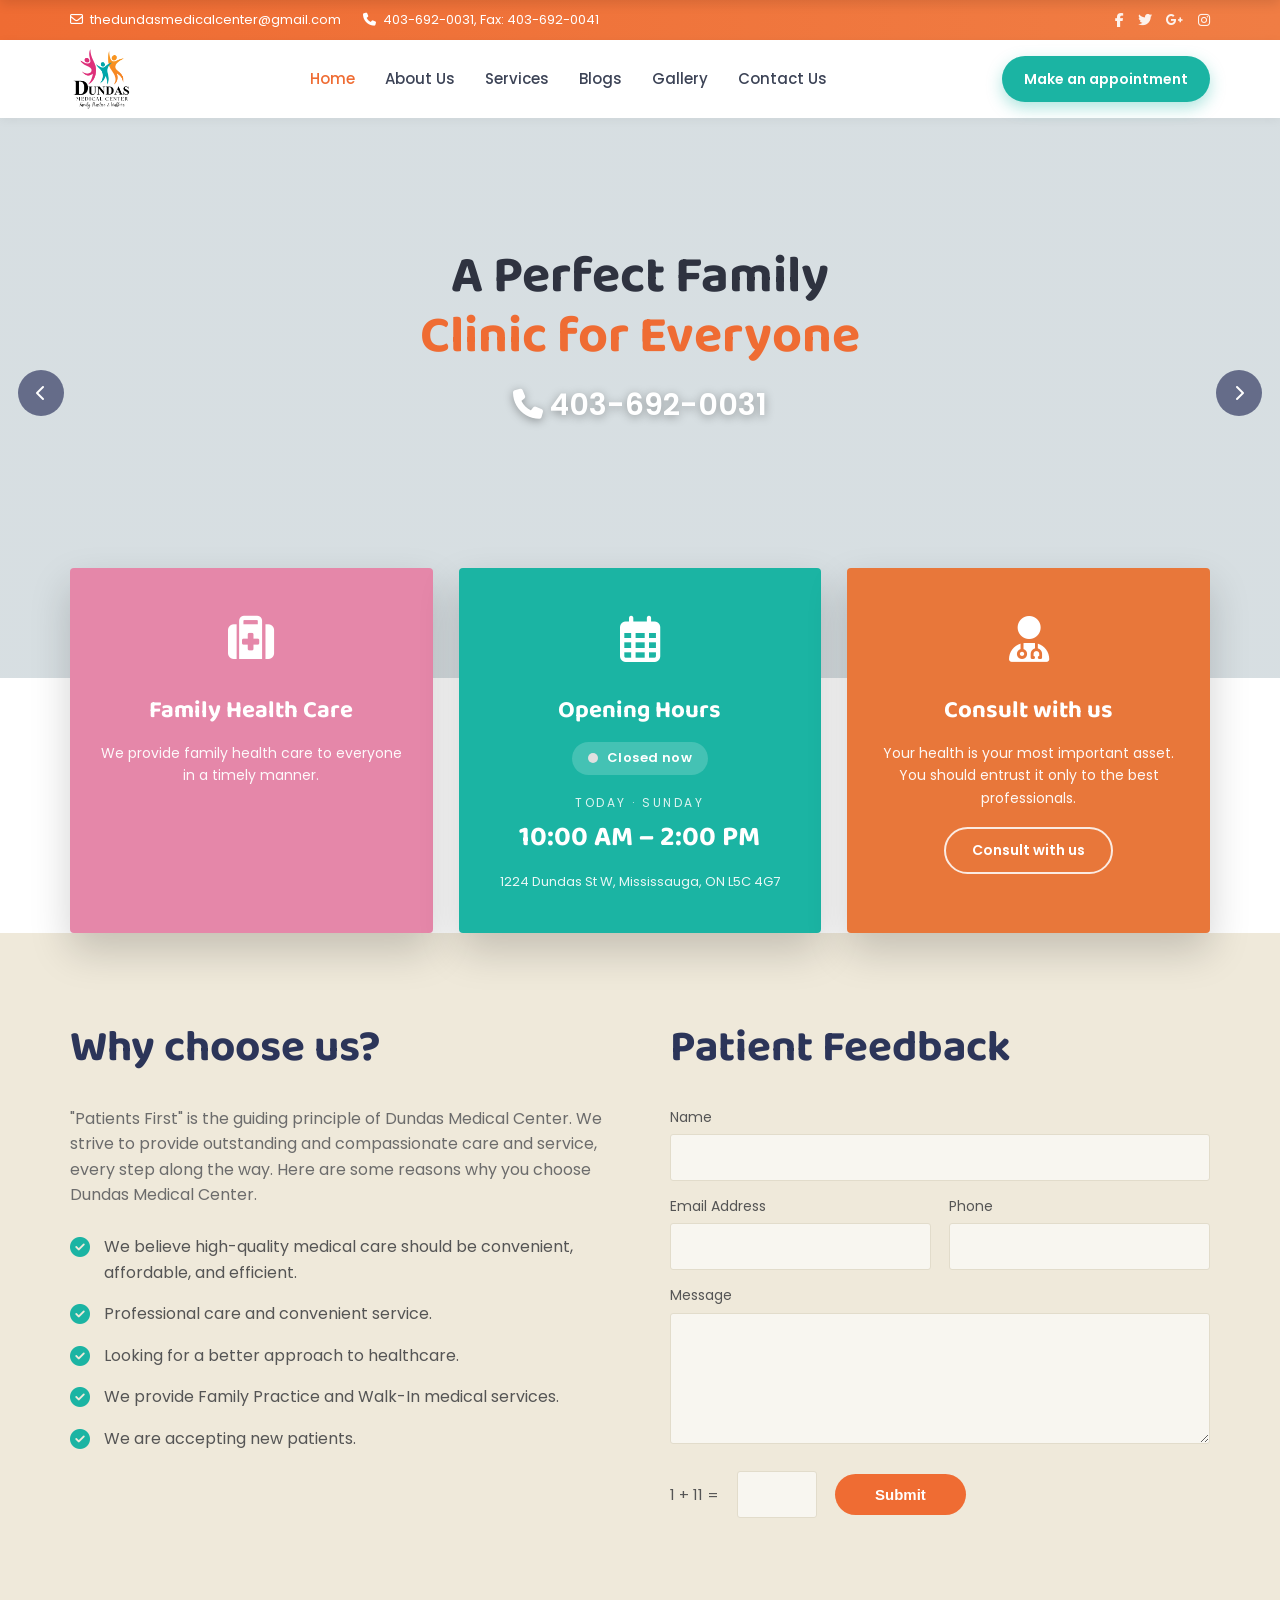
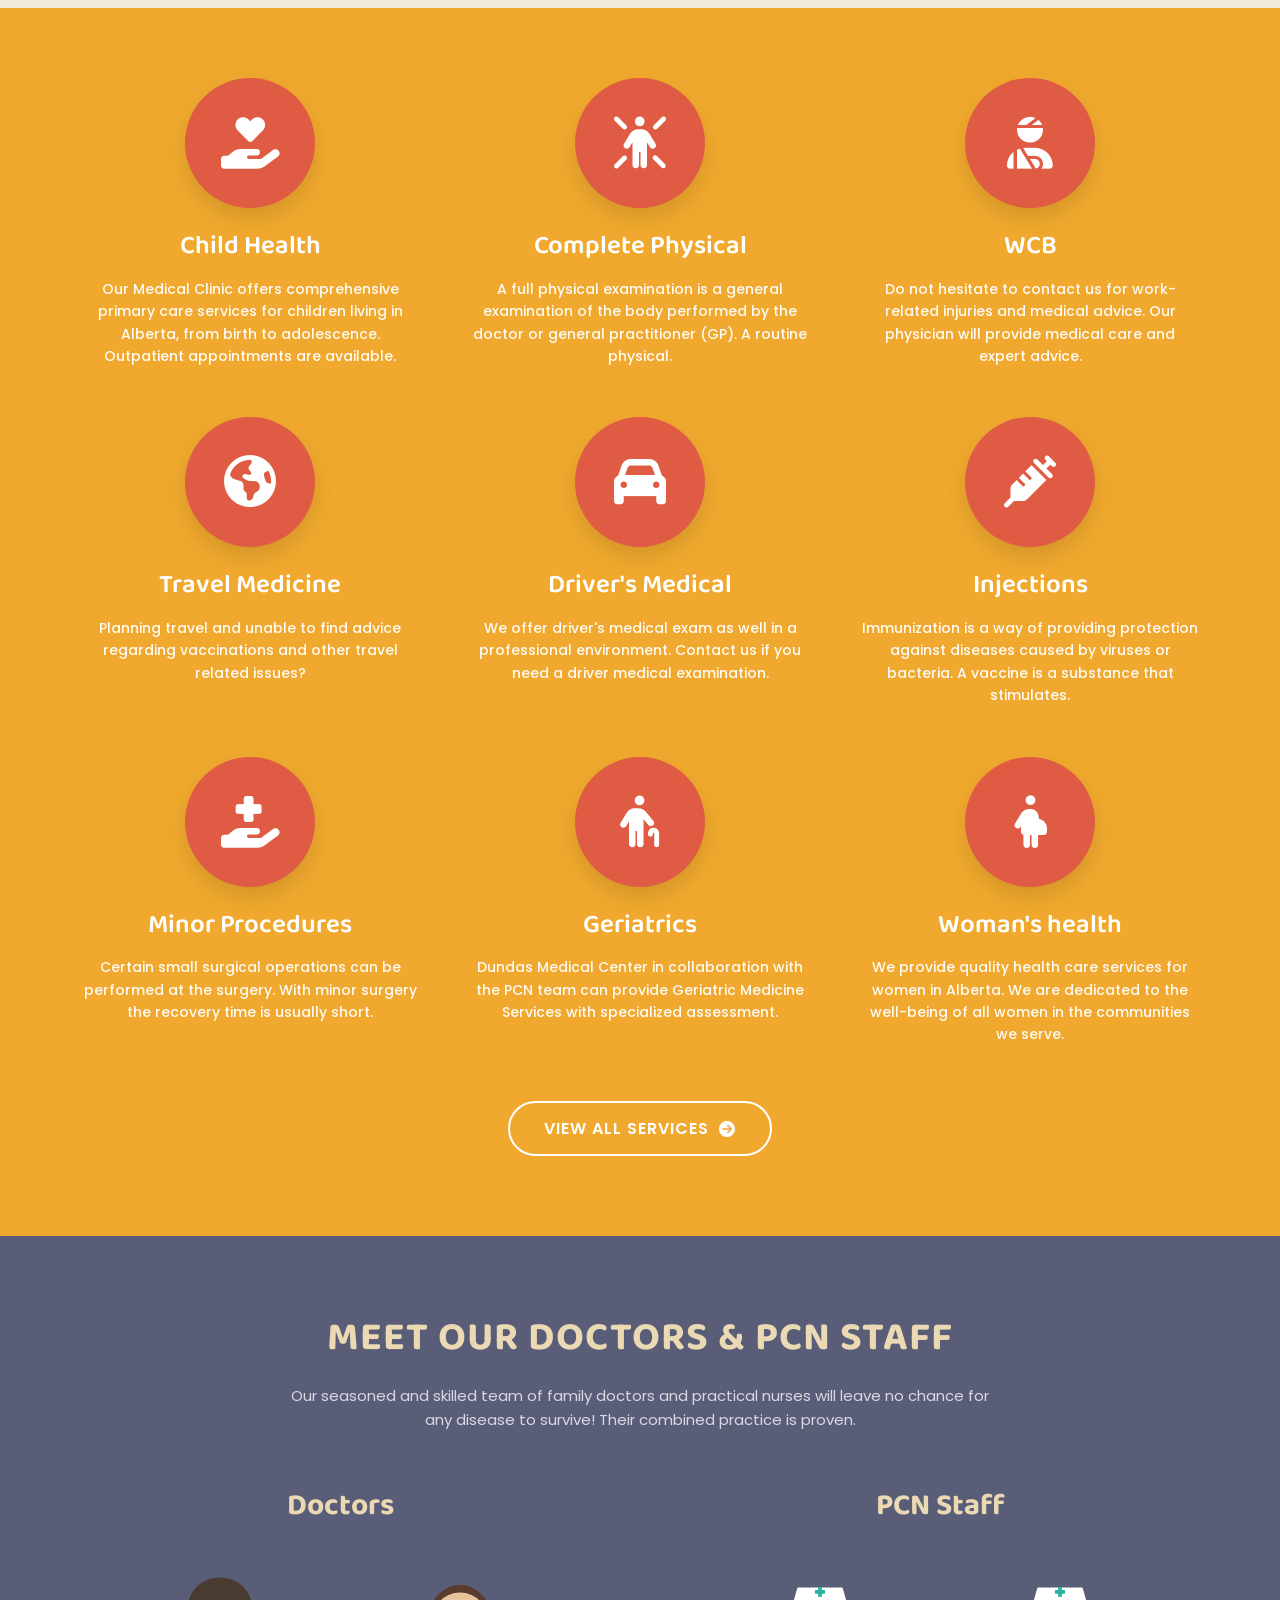
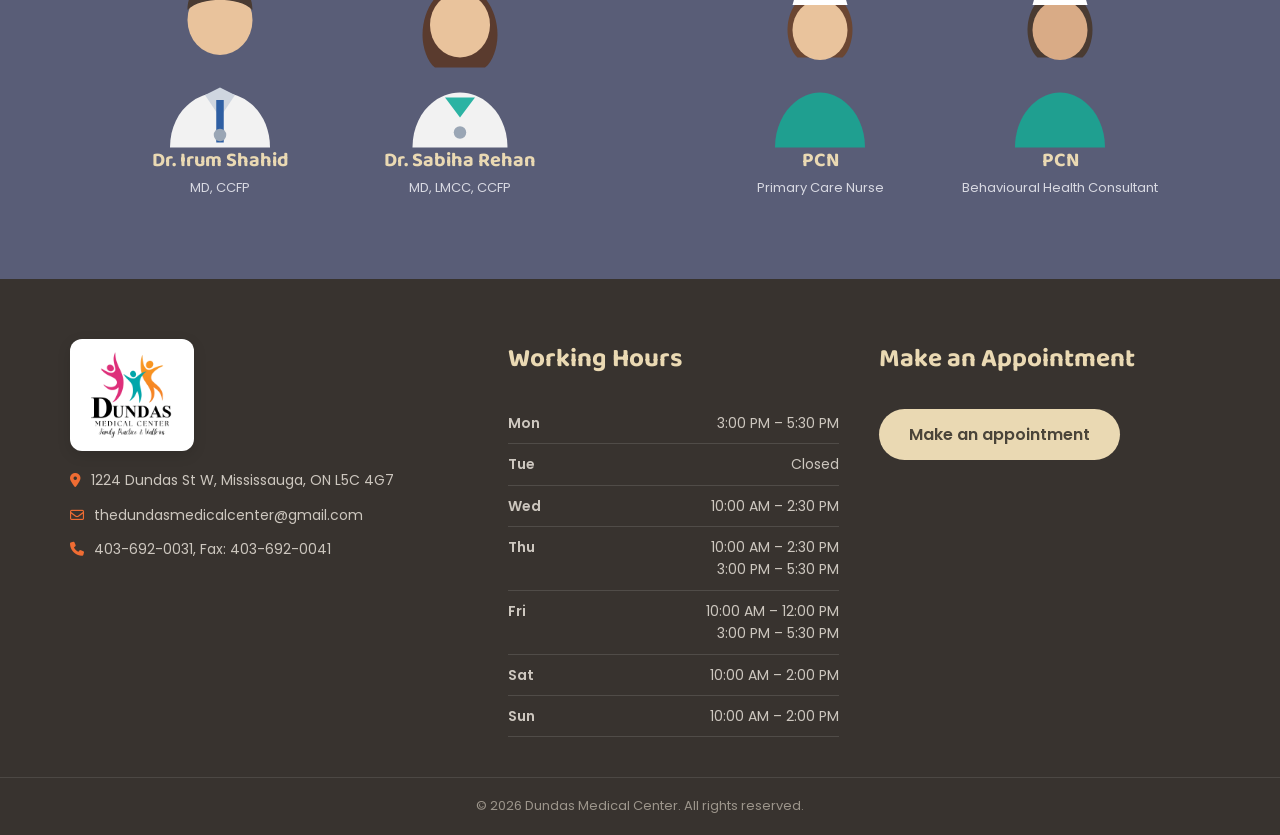
==== commit 0bfe48b5: "Rebrand to Dundas Medical Center with official logo" ====
--- a/index.html
+++ b/index.html
@@ -3,13 +3,13 @@
 <head>
   <meta charset="UTF-8" />
   <meta name="viewport" content="width=device-width, initial-scale=1.0" />
-  <title>Shifa Medical Clinic — A Perfect Family Clinic for Everyone</title>
-  <meta name="description" content="Shifa Medical Clinic in Mississauga, ON. Family Practice and Walk-In medical services. Accepting new patients." />
+  <title>Dundas Medical Center — A Perfect Family Clinic for Everyone</title>
+  <meta name="description" content="Dundas Medical Center in Mississauga, ON. Family Practice and Walk-In medical services. Accepting new patients." />
   <link rel="preconnect" href="https://fonts.googleapis.com" />
   <link rel="preconnect" href="https://fonts.gstatic.com" crossorigin />
   <link href="https://fonts.googleapis.com/css2?family=Baloo+2:wght@500;600;700;800&family=Poppins:wght@300;400;500;600;700&family=Playfair+Display:wght@700&display=swap" rel="stylesheet" />
   <link rel="stylesheet" href="https://cdnjs.cloudflare.com/ajax/libs/font-awesome/6.5.1/css/all.min.css" />
-  <link rel="stylesheet" href="css/style.css?v=3" />
+  <link rel="stylesheet" href="css/style.css?v=4" />
 </head>
 <body>
 
@@ -47,20 +47,7 @@
   <header class="header">
     <div class="container">
       <a href="index.html" class="brand">
-        <svg class="logo-mark" viewBox="0 0 80 70" xmlns="http://www.w3.org/2000/svg" aria-hidden="true">
-          <g>
-            <circle cx="16" cy="14" r="6" fill="#e85d9a"/>
-            <path d="M16 21c7 0 11 6 9 13-1 4-5 6-9 6s-8-2-9-6c-2-7 2-13 9-13z" fill="#e85d9a" transform="rotate(-18 16 30)"/>
-            <circle cx="40" cy="9" r="6" fill="#34b88f"/>
-            <path d="M40 16c7 0 11 6 9 13-1 4-5 6-9 6s-8-2-9-6c-2-7 2-13 9-13z" fill="#34b88f"/>
-            <circle cx="62" cy="15" r="6" fill="#5b8fd6"/>
-            <path d="M62 22c7 0 11 6 9 13-1 4-5 6-9 6s-8-2-9-6c-2-7 2-13 9-13z" fill="#5b8fd6" transform="rotate(18 62 31)"/>
-          </g>
-        </svg>
-        <span class="logo-text">
-          <span class="shifa"><span>S</span>HIFA</span>
-          <span class="sub">MEDICAL CLINIC</span>
-        </span>
+        <img class="brand-logo" src="images/Dundas.png" alt="Dundas Medical Center" />
       </a>
 
       <nav class="nav">
@@ -143,7 +130,7 @@
       <div class="why-grid">
         <div>
           <h2 class="section-title">Why choose us?</h2>
-          <p class="lead">"Patients First" is the guiding principle of Shifa Medical Clinic. We strive to provide outstanding and compassionate care and service, every step along the way. Here are some reasons why you choose Shifa Medical Clinic.</p>
+          <p class="lead">"Patients First" is the guiding principle of Dundas Medical Center. We strive to provide outstanding and compassionate care and service, every step along the way. Here are some reasons why you choose Dundas Medical Center.</p>
           <ul class="check-list">
             <li><i class="fa-solid fa-circle-check"></i> We believe high-quality medical care should be convenient, affordable, and efficient.</li>
             <li><i class="fa-solid fa-circle-check"></i> Professional care and convenient service.</li>
@@ -223,7 +210,7 @@
         <div class="svc-item">
           <div class="svc-circle"><i class="fa-solid fa-person-cane"></i></div>
           <h3>Geriatrics</h3>
-          <p>Shifa Medical Clinic in collaboration with the PCN team can provide Geriatric Medicine Services with specialized assessment.</p>
+          <p>Dundas Medical Center in collaboration with the PCN team can provide Geriatric Medicine Services with specialized assessment.</p>
         </div>
         <div class="svc-item">
           <div class="svc-circle"><i class="fa-solid fa-person-pregnant"></i></div>
@@ -320,11 +307,8 @@
     <div class="container">
       <div class="footer-grid">
         <div>
-          <div class="brand shifa-white">
-            <span class="logo-text">
-              <span class="shifa"><span>S</span>HIFA</span>
-              <span class="sub">MEDICAL CLINIC</span>
-            </span>
+          <div class="brand">
+            <span class="logo-badge"><img src="images/Dundas.png" alt="Dundas Medical Center" /></span>
           </div>
           <ul class="footer-contact">
             <li><i class="fa-solid fa-location-dot"></i> 1224 Dundas St W, Mississauga, ON L5C 4G7</li>
@@ -350,11 +334,11 @@
         </div>
       </div>
     </div>
-    <div class="footer-bottom">© 2026 Shifa Medical Clinic. All rights reserved.</div>
+    <div class="footer-bottom">© 2026 Dundas Medical Center. All rights reserved.</div>
   </footer>
 
   <button class="to-top" aria-label="Back to top"><i class="fa-solid fa-chevron-up"></i></button>
 
-  <script src="js/main.js?v=3"></script>
+  <script src="js/main.js?v=4"></script>
 </body>
 </html>
--- a/css/style.css
+++ b/css/style.css
@@ -80,6 +80,15 @@
 /* Brand / logo */
 .brand { display: flex; align-items: center; gap: 10px; }
 .brand .logo-mark { width: 46px; height: 46px; flex-shrink: 0; }
+.brand-logo { height: 64px; width: auto; display: block; }
+.logo-badge {
+  display: inline-flex;
+  background: #fff;
+  border-radius: 12px;
+  padding: 10px 16px;
+  box-shadow: 0 4px 14px rgba(0, 0, 0, .12);
+}
+.logo-badge img { height: 92px; width: auto; display: block; }
 .brand .logo-text { line-height: 1; }
 .brand .logo-text .shifa {
   font-family: "Playfair Display", Georgia, serif;
@@ -705,6 +714,8 @@
   .nav a { padding: 12px 0; width: 100%; border-bottom: 1px solid #f0f0f0; }
   .nav-toggle { display: block; }
   .header .btn-appoint { display: none; }
+  .brand-logo { height: 50px; }
+  .logo-badge img { height: 76px; }
   .sticky-nav { display: none; }
 
   .why-grid, .svc-grid, .svc-page-grid, .blog-grid,
